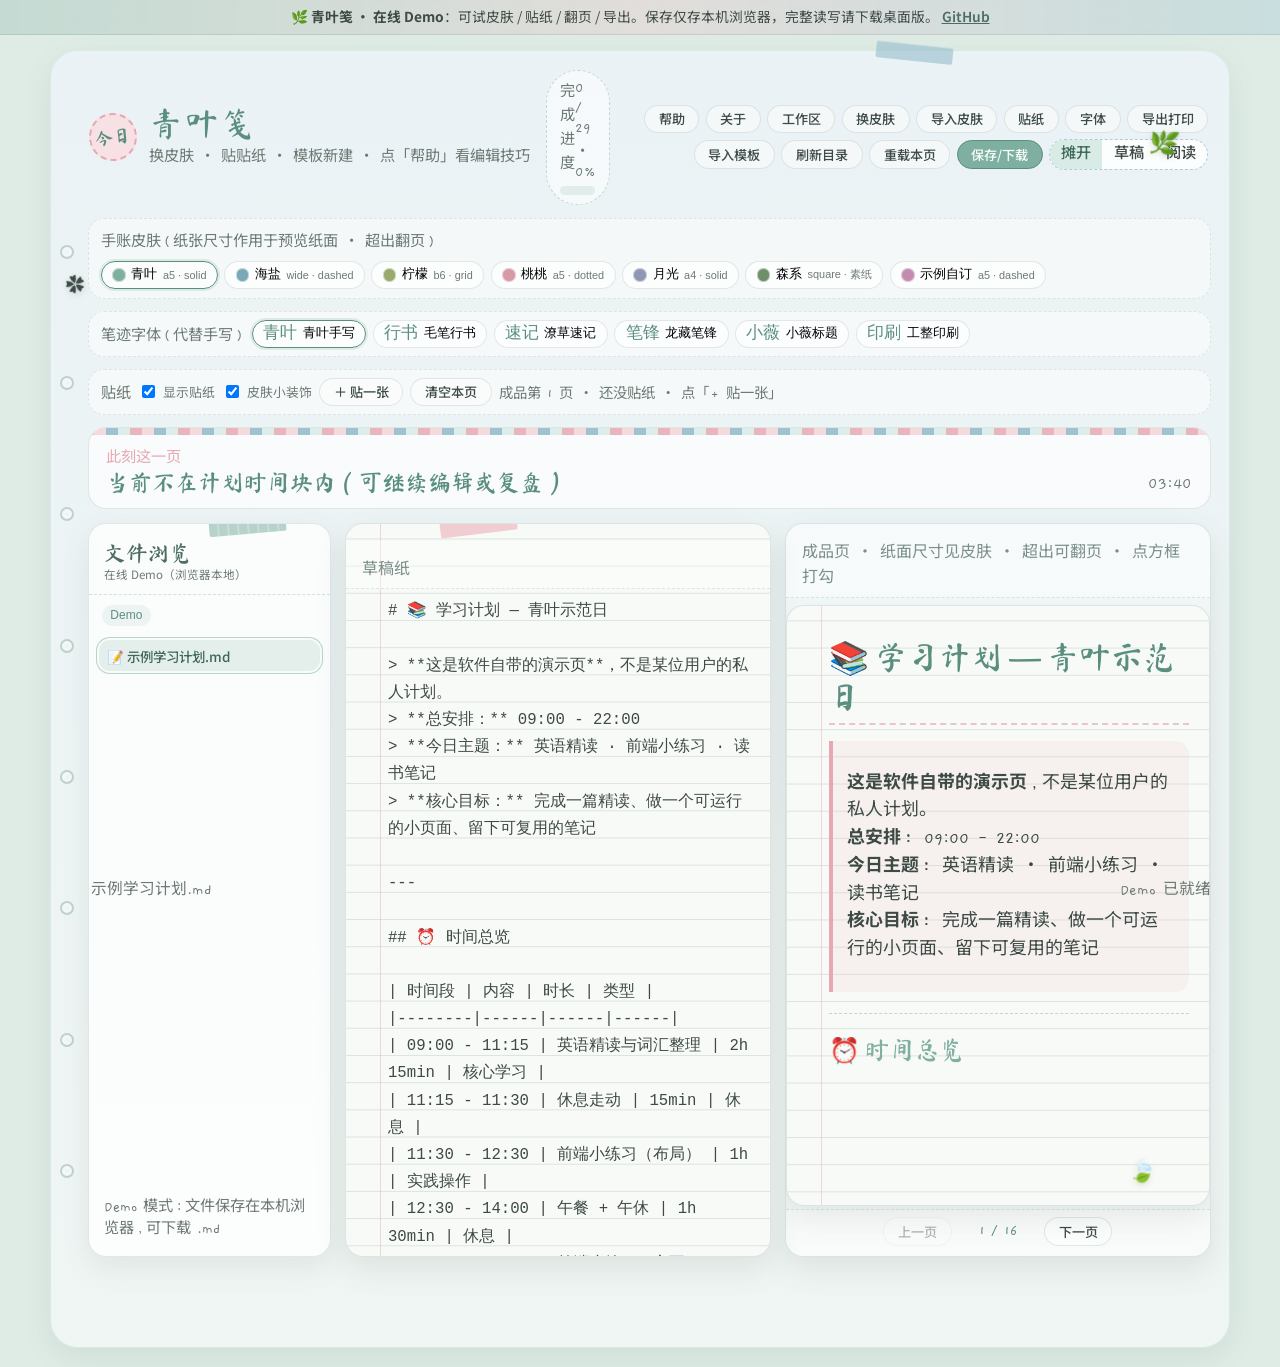
==== docs/index.html @ 1e33e99b "Add GitHub Pages static demo" ====
<!DOCTYPE html>
<html lang="zh-CN" data-demo="1" data-asset-base="./">
<head>
  <meta charset="UTF-8" />
  <meta name="viewport" content="width=device-width, initial-scale=1" />
  <title>青叶笺 · 在线 Demo</title>
  <link rel="preconnect" href="https://fonts.googleapis.com" />
  <link rel="preconnect" href="https://fonts.gstatic.com" crossorigin />
  <link href="https://fonts.googleapis.com/css2?family=Gaegu:wght@400;700&family=Liu+Jian+Mao+Cao&family=Long+Cang&family=Ma+Shan+Zheng&family=Noto+Sans+SC:wght@400;500;700&family=ZCOOL+XiaoWei&family=Zhi+Mang+Xing&display=swap" rel="stylesheet" />
  <link rel="stylesheet" href="styles.css" />
  <script defer src="marked.min.js"></script>
  <script defer src="app.js"></script>
</head>
<body data-theme="qingye">
  <div class="demo-banner" id="demoBanner" hidden>
    正在打开在线 Demo…
  </div>
  <div class="desk" aria-hidden="true">
    <div class="desk-wash"></div>
    <div class="desk-dots"></div>
    <div class="petal p1"></div>
    <div class="petal p2"></div>
    <div class="petal p3"></div>
  </div>

  <div class="notebook">
    <div class="spiral" aria-hidden="true">
      <span></span><span></span><span></span><span></span><span></span><span></span><span></span><span></span>
    </div>
    <div class="skin-decor-layer" id="skinDecorLayer" aria-hidden="true"></div>

    <header class="topbar">
      <div class="brand">
        <div class="brand-stamp" id="brandStamp">今日</div>
        <div class="brand-text">
          <h1 class="brand-mark" id="brandMark">青叶笺</h1>
          <p class="brand-sub">换皮肤 · 贴贴纸 · 模板新建 · 点「帮助」看编辑技巧</p>
        </div>
      </div>

      <div class="progress-wrap" title="勾选进度">
        <div class="progress-meta">
          <span>完成进度</span>
          <span><span id="progressLabel">0 / 0</span> · <span id="progressPct">0%</span></span>
        </div>
        <div class="progress-track">
          <div class="progress-fill" id="progressFill"></div>
        </div>
      </div>

      <div class="actions">
        <button type="button" class="btn soft" id="btnHelp" title="打开编辑技巧帮助">帮助</button>
        <button type="button" class="btn soft" id="btnQuitApp" title="退出本地程序（关闭后台服务）">退出</button>
        <button type="button" class="btn soft" id="btnWorkspace" title="点选或浏览选择工作区文件夹">工作区</button>
        <button type="button" class="btn soft" id="btnThemes" title="切换手账皮肤（纸张/横线/贴纸）">换皮肤</button>
        <button type="button" class="btn soft" id="btnImportSkin" title="导入自定义皮肤 JSON">导入皮肤</button>
        <button type="button" class="btn soft" id="btnStickers" title="开关贴纸、添加可写内容的贴纸">贴纸</button>
        <button type="button" class="btn soft" id="btnFonts" title="切换手写 / 印刷字体">字体</button>
        <button type="button" class="btn soft" id="btnExportPrint" title="按成品纸面导出打印 / 另存 PDF">导出打印</button>
        <button type="button" class="btn soft" id="btnTemplates" title="从 templates 复制一份新计划">导入模板</button>
        <button type="button" class="btn soft" id="btnReloadList">刷新目录</button>
        <button type="button" class="btn soft" id="btnReloadFile">重载本页</button>
        <button type="button" class="btn primary" id="btnSave">贴好保存</button>
        <div class="seg" role="group" aria-label="视图">
          <button type="button" class="seg-btn active" data-view="split">摊开</button>
          <button type="button" class="seg-btn" data-view="edit">草稿</button>
          <button type="button" class="seg-btn" data-view="preview">阅读</button>
        </div>
      </div>
    </header>

    <section class="theme-rail" id="themeRail" aria-label="手账皮肤">
      <div class="theme-rail-label">手账皮肤（纸张尺寸作用于预览纸面 · 超出翻页）</div>
      <div class="theme-chips" id="themeChips"></div>
    </section>

    <section class="font-rail" id="fontRail" aria-label="笔迹字体">
      <div class="theme-rail-label">笔迹字体（代替手写）</div>
      <div class="theme-chips" id="fontChips"></div>
    </section>

    <section class="sticker-rail" id="stickerRail" aria-label="贴纸工具">
      <div class="theme-rail-label">贴纸</div>
      <label class="sticker-toggle">
        <input type="checkbox" id="chkStickersEnabled" checked />
        <span>显示贴纸</span>
      </label>
      <label class="sticker-toggle">
        <input type="checkbox" id="chkSkinDecor" checked />
        <span>皮肤小装饰</span>
      </label>
      <button type="button" class="btn soft" id="btnAddSticker">＋ 贴一张</button>
      <button type="button" class="btn soft" id="btnClearStickers" title="清空本页用户贴纸">清空本页</button>
      <span class="sticker-hint" id="stickerHint">贴纸贴在成品页 · 随翻页 · 拖动 / 双击 / 翘边撕掉</span>
    </section>

    <aside class="nowbar" id="nowBar">
      <div class="washi washi-a" aria-hidden="true"></div>
      <div class="now-kicker">此刻这一页</div>
      <div class="now-title" id="nowTitle">还没对上正在进行的时间块</div>
      <div class="now-time" id="nowTime"></div>
    </aside>

    <div class="layout">
      <aside class="files sticker-card" aria-label="工作区 Markdown">
        <div class="tape tape-green" aria-hidden="true"></div>
        <div class="files-head">
          <div class="files-title">文件浏览</div>
          <div class="files-path" id="folderPath">工作区</div>
        </div>
        <ul class="file-list" id="fileList"></ul>
        <p class="files-hint" id="filesHint">可进入子文件夹，打开任意 .md</p>
      </aside>

      <main class="workspace view-split" id="workspace">
        <section class="pane editor-pane paper-pane" aria-label="Markdown 编辑">
          <div class="tape tape-pink" aria-hidden="true"></div>
          <label class="pane-label" for="editor">草稿纸</label>
          <textarea id="editor" spellcheck="false" placeholder="从左边抽出一页，或点「导入模板」…"></textarea>
        </section>
        <section class="pane preview-pane" aria-label="预览">
          <div class="tape tape-sky" aria-hidden="true"></div>
          <div class="pane-label">成品页 · 纸面尺寸见皮肤 · 超出可翻页 · 点方框打勾</div>
          <div class="page-stage paper-pane" id="pageStage">
            <article class="preview markdown-body page-sheet" id="preview"></article>
            <div class="sticker-layer" id="stickerLayer" aria-hidden="true"></div>
          </div>
          <nav class="page-nav" id="pageNav" aria-label="预览翻页">
            <button type="button" class="btn soft page-nav-btn" id="btnPagePrev" title="上一页">上一页</button>
            <span class="page-indicator" id="pageIndicator">1 / 1</span>
            <button type="button" class="btn soft page-nav-btn" id="btnPageNext" title="下一页">下一页</button>
          </nav>
        </section>
      </main>
    </div>

    <footer class="status">
      <span id="fileName">还没有抽出一页</span>
      <span id="saveState">准备好了</span>
    </footer>
  </div>

  <dialog class="modal help-modal" id="helpModal">
    <div class="modal-card help-modal-card">
      <div class="modal-head">
        <div>
          <h2 class="modal-title">编辑技巧</h2>
          <p class="modal-desc">分页、勾选、贴纸、皮肤与导出等写法都在这里。文档在程序目录 <code>help/</code>。</p>
        </div>
        <button type="button" class="btn soft" id="btnHelpClose">关闭</button>
      </div>
      <article class="help-body markdown-body" id="helpBody" aria-live="polite">
        <p class="help-loading">正在打开帮助…</p>
      </article>
      <p class="modal-status" id="helpStatus"></p>
    </div>
  </dialog>

  <dialog class="modal" id="workspaceModal">
    <div class="modal-card">
      <div class="modal-head">
        <div>
          <h2 class="modal-title">选择工作区</h2>
          <p class="modal-desc">工作区内的文件夹和 .md 都能浏览。点常用位置，或打开系统文件夹窗口。</p>
        </div>
        <button type="button" class="btn soft" id="btnWorkspaceClose">关闭</button>
      </div>
      <p class="workspace-current">当前：<strong id="workspaceCurrentPath">-</strong></p>
      <div class="workspace-actions">
        <button type="button" class="btn primary" id="btnWorkspaceBrowse">浏览文件夹…</button>
        <button type="button" class="btn soft" id="btnWorkspaceRefresh">刷新列表</button>
      </div>
      <div class="workspace-grid" id="workspaceGrid"></div>
      <p class="modal-status" id="workspaceStatus"></p>
      <p class="modal-foot">也可以继续手动粘贴路径（高级）：</p>
      <div class="import-row">
        <label class="import-label" for="workspaceManual">路径</label>
        <input class="import-input" id="workspaceManual" type="text" placeholder="例如 D:\document" />
        <button type="button" class="btn soft" id="btnWorkspaceManual">使用此路径</button>
      </div>
    </div>
  </dialog>

  <dialog class="modal" id="templateModal">
    <div class="modal-card" id="templateForm">
      <div class="modal-head">
        <div>
          <h2 class="modal-title">导入手账模板</h2>
          <p class="modal-desc">
            先点选一个模板，再点「导入」。文件会保存到左侧正在浏览的文件夹。
            模板原件在程序目录 <code>templates</code>。
          </p>
        </div>
        <button type="button" class="btn soft" id="btnTemplateClose">关闭</button>
      </div>
      <div class="template-grid" id="templateGrid"></div>
      <div class="import-row">
        <label class="import-label" for="importName">保存为</label>
        <input class="import-input" id="importName" type="text" placeholder="例如：学习计划2026-08-10.md" />
        <button type="button" class="btn primary" id="btnImportConfirm">导入并打开</button>
      </div>
      <p class="modal-status" id="templateStatus"></p>
      <p class="modal-foot" id="templateHint">把新的 .md 放进 templates 后，点刷新或重新打开此面板即可看到。</p>
    </div>
  </dialog>

  <dialog class="modal" id="skinModal">
    <div class="modal-card">
      <div class="modal-head">
        <div>
          <h2 class="modal-title">导入皮肤</h2>
          <p class="modal-desc">
            粘贴皮肤 JSON，或选择 <code>.json</code> 文件。可设计纸张大小、横线、边线、装饰。
            说明见程序目录 <code>skins/README.txt</code>。
          </p>
        </div>
        <button type="button" class="btn soft" id="btnSkinClose">关闭</button>
      </div>
      <div class="import-row">
        <label class="import-label" for="skinFile">文件</label>
        <input class="import-input" id="skinFile" type="file" accept="application/json,.json" />
      </div>
      <label class="import-label" for="skinJson">皮肤 JSON</label>
      <textarea class="skin-json" id="skinJson" spellcheck="false" placeholder='{ "id": "my-skin", "name": "我的皮肤", "colors": { "sage": "#7fafa0" }, "paper": { "size": "a5", "lines": { "style": "dashed" } } }'></textarea>
      <div class="import-row">
        <label class="import-check"><input type="checkbox" id="skinOverwrite" /> 覆盖同名皮肤</label>
        <button type="button" class="btn soft" id="btnSkinLoadExample">填入示例</button>
        <button type="button" class="btn primary" id="btnSkinImport">保存并应用</button>
      </div>
      <p class="modal-status" id="skinStatus"></p>
      <p class="modal-foot">内置预设不会被覆盖；自定义皮肤写入 <code>skins/</code>。</p>
    </div>
  </dialog>

  <dialog class="modal" id="exportModal">
    <div class="modal-card">
      <div class="modal-head">
        <div>
          <h2 class="modal-title">导出成品页</h2>
          <p class="modal-desc">按当前成品页原样导出（版式、横线、比例一致）。可选择是否带贴纸。</p>
        </div>
        <button type="button" class="btn soft" id="btnExportClose">关闭</button>
      </div>
      <p class="modal-status" id="exportStatus"></p>
      <div class="import-row export-actions">
        <button type="button" class="btn primary" id="btnExportWithStickers">带贴纸导出</button>
        <button type="button" class="btn soft" id="btnExportPlain">不带贴纸导出</button>
      </div>
      <p class="modal-foot">将打开打印页，可「另存为 PDF」或下载 HTML。</p>
    </div>
  </dialog>

  <dialog class="modal" id="stickerModal">
    <div class="modal-card sticker-modal-card">
      <div class="modal-head">
        <div>
          <h2 class="modal-title" id="stickerModalTitle">贴一张贴纸</h2>
          <p class="modal-desc">选形状、写内容，贴到手账上。可拖动调整位置，带轻微倾斜的粘贴感。</p>
        </div>
        <button type="button" class="btn soft" id="btnStickerClose">关闭</button>
      </div>

      <div class="sticker-form">
        <div class="sticker-form-main">
          <label class="import-label" for="stickerText">贴纸文字</label>
          <textarea class="sticker-text-input" id="stickerText" maxlength="80" placeholder="例如：今天重点 · 别忘了复盘"></textarea>

          <div class="sticker-shape-label">形状</div>
          <div class="shape-grid" id="shapeGrid" role="listbox" aria-label="贴纸形状"></div>

          <div class="sticker-color-label">底色</div>
          <div class="color-grid" id="stickerColorGrid"></div>

          <div class="sticker-sliders">
            <label>倾斜 <input type="range" id="stickerRotate" min="-18" max="18" value="-4" /> <span id="stickerRotateVal">-4°</span></label>
            <label>大小 <input type="range" id="stickerSize" min="88" max="200" value="128" /> <span id="stickerSizeVal">128</span></label>
          </div>
        </div>
        <div class="sticker-preview-wrap">
          <div class="sticker-preview-label">预览</div>
          <div class="sticker-preview-stage">
            <div class="user-sticker shape-note" id="stickerPreview">
              <div class="sticker-face"><div class="sticker-text" id="stickerPreviewText">贴纸</div></div>
            </div>
          </div>
        </div>
      </div>

      <div class="import-row">
        <button type="button" class="btn soft" id="btnStickerDelete" hidden>撕掉这张</button>
        <button type="button" class="btn primary" id="btnStickerSave">贴上去</button>
      </div>
      <p class="modal-status" id="stickerModalStatus"></p>
    </div>
  </dialog>
</body>
</html>
---- docs/styles.css ----
:root {
  --ink: #3d4a45;
  --ink-soft: #6d7a74;
  --paper: #f8faf7;
  --paper-line: rgba(120, 150, 140, 0.22);
  --sage: #7fafa0;
  --sage-deep: #5a8f7f;
  --blush: #e7a8b2;
  --sky: #8eb8c9;
  --lemon: #e6d39a;
  --panel: rgba(255, 255, 255, 0.72);
  --line: rgba(90, 120, 110, 0.16);
  --shadow: 0 10px 28px rgba(70, 95, 85, 0.1);
  --radius: 22px;
  --font-hand: "Ma Shan Zheng", "Liu Jian Mao Cao", cursive;
  --font-cute: "Gaegu", "Noto Sans SC", sans-serif;
  --font-ui: "Noto Sans SC", "PingFang SC", sans-serif;
  --font-read: "Gaegu", "Noto Sans SC", sans-serif;
  /* skin-driven layout / paper */
  --sidebar-width: 15.2rem;
  --notebook-max: 1180px;
  --content-gap: 0.9rem;
  --paper-min-h: 68vh;
  --paper-radius: 18px;
  --paper-shadow: 0 12px 30px rgba(70, 95, 85, 0.12);
  --paper-pane-max: none;
  --page-aspect: auto;
  --page-max-h: min(78vh, 900px);
  --line-gap: 1.7rem;
  --line-color: rgba(120, 150, 140, 0.22);
  --line-offset: 2.6rem;
  --margin-left: 2.1rem;
  --margin-color: rgba(231, 168, 178, 0.45);
}

* { box-sizing: border-box; }

.demo-banner {
  position: sticky;
  top: 0;
  z-index: 40;
  padding: 0.45rem 0.9rem;
  text-align: center;
  font-size: 0.86rem;
  line-height: 1.45;
  color: #3d4a45;
  background: linear-gradient(90deg, rgba(127, 175, 160, 0.28), rgba(231, 168, 178, 0.22), rgba(142, 184, 201, 0.28));
  border-bottom: 1px solid rgba(90, 120, 110, 0.18);
  backdrop-filter: blur(6px);
}

.demo-banner a {
  color: #4d6d63;
  font-weight: 600;
}

html, body {
  margin: 0;
  min-height: 100%;
  color: var(--ink);
  font-family: var(--font-ui);
  background: #dfece6;
}

/* ---- desk atmosphere ---- */
.desk {
  position: fixed;
  inset: 0;
  z-index: -1;
  overflow: hidden;
}

.desk-wash {
  position: absolute;
  inset: 0;
  background:
    radial-gradient(800px 420px at 8% 0%, rgba(142, 184, 201, 0.35), transparent 60%),
    radial-gradient(700px 380px at 92% 8%, rgba(231, 168, 178, 0.28), transparent 55%),
    radial-gradient(600px 360px at 50% 100%, rgba(127, 175, 160, 0.25), transparent 60%),
    linear-gradient(165deg, #e7f2ec 0%, #eef4f1 40%, #e4ebe6 100%);
}

.desk-dots {
  position: absolute;
  inset: 0;
  opacity: 0.28;
  background-image: radial-gradient(rgba(90, 120, 110, 0.22) 1px, transparent 1px);
  background-size: 18px 18px;
  animation: drift 28s linear infinite;
}

.petal {
  position: absolute;
  width: 18px;
  height: 28px;
  border-radius: 70% 70% 65% 65%;
  opacity: 0.45;
  filter: blur(0.2px);
  animation: floaty 9s ease-in-out infinite;
}

.p1 { left: 8%; top: 18%; background: #e7a8b2; animation-delay: 0s; }
.p2 { right: 12%; top: 28%; background: #8eb8c9; width: 14px; height: 22px; animation-delay: 1.4s; }
.p3 { left: 22%; bottom: 16%; background: #7fafa0; width: 16px; height: 24px; animation-delay: 2.2s; }

@keyframes drift {
  from { transform: translateY(0); }
  to { transform: translateY(-18px); }
}

@keyframes floaty {
  0%, 100% { transform: translateY(0) rotate(-8deg); }
  50% { transform: translateY(-14px) rotate(10deg); }
}

@keyframes tape-in {
  from { opacity: 0; transform: translateY(-8px) rotate(-2deg); }
  to { opacity: 1; transform: translateY(0) rotate(var(--tape-rot, -4deg)); }
}

/* ---- notebook shell ---- */
.notebook {
  width: min(var(--notebook-max), calc(100% - 1.5rem));
  margin: 0.9rem auto 1.2rem;
  padding: 0.85rem 0.95rem 2.8rem;
  border-radius: 28px;
  background:
    linear-gradient(
      180deg,
      color-mix(in srgb, var(--sky) 18%, white),
      color-mix(in srgb, var(--sage) 12%, white)
    );
  border: 1px solid color-mix(in srgb, var(--sage) 28%, white);
  box-shadow: var(--shadow);
  position: relative;
  transition: background 0.35s ease, border-color 0.35s ease, width 0.35s ease;
}

.skin-decor-layer {
  position: absolute;
  inset: 0;
  z-index: 5;
  overflow: hidden;
  pointer-events: none;
}

/* Stickers live on the finished preview page (page-stage), not the whole notebook */
.page-stage .sticker-layer {
  position: absolute;
  inset: 0;
  z-index: 8;
  overflow: hidden;
  pointer-events: none;
}

.page-stage .sticker-layer.is-active {
  pointer-events: none; /* only stickers themselves receive events */
}

.skin-decor {
  position: absolute;
  line-height: 1;
  filter: drop-shadow(0 2px 3px rgba(40, 55, 50, 0.16));
  animation: sticker-pop 0.5s cubic-bezier(0.2, 1.2, 0.4, 1) both;
  user-select: none;
  opacity: var(--sticker-opacity, 0.9);
  transform: rotate(var(--sticker-rot, 0deg));
  pointer-events: none;
}

/* User stickers — die-cut paste look */
.user-sticker {
  --sticker-bg: #fff8f4;
  --sticker-ink: #4a3d42;
  --sticker-rot: -4deg;
  position: absolute;
  width: var(--sticker-w, 128px);
  min-height: 3.2rem;
  color: var(--sticker-ink);
  cursor: grab;
  pointer-events: auto;
  z-index: 6;
  transform: translate(-50%, -50%) rotate(var(--sticker-rot)) scale(var(--sticker-scale, 1));
  transform-origin: center center;
  animation: sticker-pop 0.45s cubic-bezier(0.2, 1.15, 0.35, 1) both;
  touch-action: none;
  user-select: none;
}

.user-sticker:active { cursor: grabbing; }

.user-sticker.is-dragging {
  z-index: 12;
  --sticker-scale: 1.04;
  transition: none;
}

.user-sticker .sticker-face {
  position: relative;
  width: 100%;
  min-height: 3.2rem;
  padding: 0.7rem 0.8rem;
  display: grid;
  place-items: center;
  text-align: center;
  background:
    radial-gradient(120% 80% at 20% 0%, rgba(255, 255, 255, 0.75), transparent 55%),
    radial-gradient(90% 70% at 90% 100%, rgba(0, 0, 0, 0.04), transparent 50%),
    var(--sticker-bg);
  color: var(--sticker-ink);
  border: 2px solid rgba(255, 255, 255, 0.92);
  box-shadow:
    0 1px 0 rgba(255, 255, 255, 0.85) inset,
    0 10px 18px rgba(55, 70, 65, 0.16),
    0 2px 4px rgba(55, 70, 65, 0.1);
  font-family: var(--font-cute);
  font-size: 0.98rem;
  line-height: 1.25;
  word-break: break-word;
}

.user-sticker .sticker-face::after {
  /* cut-corner notch under the peel */
  content: "";
  position: absolute;
  right: -1px;
  top: -1px;
  width: 1.35rem;
  height: 1.35rem;
  background: linear-gradient(225deg, rgba(0, 0, 0, 0.06) 0 46%, transparent 48%);
  pointer-events: none;
  z-index: 1;
}

.user-sticker .sticker-text {
  max-width: 100%;
  white-space: pre-wrap;
}

/* Always-visible peeled corner — tear-off affordance */
.user-sticker .sticker-peel {
  position: absolute;
  top: -0.2rem;
  right: -0.2rem;
  width: 1.85rem;
  height: 1.85rem;
  border: 0;
  padding: 0;
  background: transparent;
  cursor: pointer;
  z-index: 4;
  overflow: visible;
}

.user-sticker .sticker-peel-fold {
  position: absolute;
  top: 0;
  right: 0;
  width: 1.55rem;
  height: 1.55rem;
  clip-path: polygon(100% 0, 0 0, 100% 100%);
  background:
    linear-gradient(
      225deg,
      #fffefb 0%,
      color-mix(in srgb, var(--sticker-bg) 55%, #fff) 38%,
      color-mix(in srgb, var(--sticker-bg) 70%, #d8cfc4) 72%,
      #cbbfb0 100%
    );
  box-shadow:
    -2px 3px 5px rgba(40, 45, 40, 0.18),
    -1px 1px 0 rgba(255, 255, 255, 0.55) inset;
  transform-origin: top right;
  transform: perspective(48px) rotateX(10deg) rotateZ(-3deg);
  transition: transform 0.22s ease, box-shadow 0.22s ease, filter 0.22s ease;
  filter: drop-shadow(-1px 2px 2px rgba(0, 0, 0, 0.1));
}

.user-sticker .sticker-peel-fold::before {
  /* crease line */
  content: "";
  position: absolute;
  inset: 0;
  background: linear-gradient(
    225deg,
    transparent 42%,
    rgba(80, 60, 50, 0.18) 49%,
    transparent 56%
  );
  pointer-events: none;
}

.user-sticker .sticker-peel .sticker-x {
  display: none;
}

.user-sticker:hover .sticker-peel-fold,
.user-sticker.is-selected .sticker-peel-fold,
.user-sticker .sticker-peel:hover .sticker-peel-fold {
  transform: perspective(48px) rotateX(22deg) rotateZ(-7deg) translate(-2px, 2px);
  box-shadow:
    -4px 6px 10px rgba(40, 45, 40, 0.22),
    -1px 1px 0 rgba(255, 255, 255, 0.65) inset;
}

.user-sticker .sticker-peel:focus-visible {
  outline: 2px solid var(--sage);
  outline-offset: 2px;
  border-radius: 4px;
}

body.stickers-off .page-stage .sticker-layer,
body.skin-decor-off .skin-decor-layer {
  display: none;
}

/* shapes */
.user-sticker.shape-note .sticker-face { border-radius: 14px; }
.user-sticker.shape-round .sticker-face {
  border-radius: 50%;
  aspect-ratio: 1;
  min-height: 0;
  padding: 1rem;
}
.user-sticker.shape-oval .sticker-face {
  border-radius: 50%;
  aspect-ratio: 1.45 / 1;
  min-height: 0;
  padding: 0.85rem 1.1rem;
}
.user-sticker.shape-washi .sticker-face {
  border-radius: 3px;
  min-height: 2.4rem;
  padding: 0.45rem 0.9rem;
  border-style: dashed;
  border-width: 1.5px;
  border-color: color-mix(in srgb, var(--sticker-ink) 22%, white);
  opacity: 0.95;
  background:
    repeating-linear-gradient(
      90deg,
      transparent 0 7px,
      rgba(255, 255, 255, 0.22) 7px 9px
    ),
    color-mix(in srgb, var(--sticker-bg) 82%, transparent);
  box-shadow: 0 4px 10px rgba(55, 70, 65, 0.12);
}
.user-sticker.shape-ticket .sticker-face {
  border-radius: 6px;
  background-image:
    radial-gradient(circle at left center, transparent 6px, var(--sticker-bg) 6.5px),
    radial-gradient(circle at right center, transparent 6px, var(--sticker-bg) 6.5px);
  background-color: var(--sticker-bg);
  border: 1.5px dashed color-mix(in srgb, var(--sticker-ink) 25%, white);
}
.user-sticker.shape-heart .sticker-face {
  border: 0;
  padding: 1.4rem 1rem 1.15rem;
  aspect-ratio: 1.05;
  min-height: 0;
  border-radius: 55% 55% 48% 48% / 48% 48% 62% 62%;
  box-shadow:
    0 1px 0 rgba(255, 255, 255, 0.8) inset,
    0 10px 16px rgba(55, 70, 65, 0.15);
}
.user-sticker.shape-cloud .sticker-face {
  border-radius: 40% 45% 40% 42% / 55% 50% 55% 48%;
  padding: 1rem 1.15rem;
}

@keyframes sticker-pop {
  from {
    opacity: 0;
    transform: translate(-50%, -50%) scale(0.7) rotate(calc(var(--sticker-rot) - 8deg));
  }
  to {
    opacity: 1;
    transform: translate(-50%, -50%) scale(var(--sticker-scale, 1)) rotate(var(--sticker-rot));
  }
}

.font-rail,
.sticker-rail {
  margin: 0 0.2rem 0.75rem 1.35rem;
  padding: 0.5rem 0.75rem;
  border-radius: 16px;
  background: rgba(255, 255, 255, 0.5);
  border: 1px dashed var(--line);
  display: flex;
  flex-wrap: wrap;
  gap: 0.45rem;
  align-items: center;
}

.font-rail.pulse {
  border-color: var(--sky);
  box-shadow: 0 0 0 3px rgba(142, 184, 201, 0.28);
}

.sticker-rail.pulse {
  border-color: var(--blush);
  box-shadow: 0 0 0 3px rgba(231, 168, 178, 0.25);
}

.font-chip .font-sample {
  font-size: 1.05rem;
  line-height: 1;
  color: var(--sage-deep);
}

.sticker-toggle {
  display: inline-flex;
  align-items: center;
  gap: 0.3rem;
  font-size: 0.8rem;
  color: var(--ink-soft);
  cursor: pointer;
}

.sticker-hint {
  font-family: var(--font-cute);
  font-size: 0.9rem;
  color: var(--ink-soft);
}

.sticker-form {
  display: grid;
  grid-template-columns: 1.3fr 0.9fr;
  gap: 1rem;
  margin-bottom: 0.75rem;
}

.sticker-text-input {
  width: 100%;
  min-height: 5rem;
  margin: 0.25rem 0 0.75rem;
  padding: 0.65rem 0.75rem;
  border-radius: 12px;
  border: 1px solid var(--line);
  background: rgba(255, 255, 255, 0.9);
  font-family: var(--font-cute);
  font-size: 1.05rem;
  color: var(--ink);
  resize: vertical;
}

.sticker-shape-label,
.sticker-color-label,
.sticker-preview-label {
  font-size: 0.78rem;
  color: var(--ink-soft);
  margin-bottom: 0.35rem;
}

.shape-grid,
.color-grid {
  display: flex;
  flex-wrap: wrap;
  gap: 0.4rem;
  margin-bottom: 0.75rem;
}

.shape-btn {
  border: 1px solid var(--line);
  background: rgba(255, 255, 255, 0.85);
  border-radius: 12px;
  padding: 0.4rem 0.55rem;
  font-size: 0.78rem;
  cursor: pointer;
  color: var(--ink);
}

.shape-btn.active {
  border-color: var(--sage-deep);
  box-shadow: 0 0 0 2px rgba(127, 175, 160, 0.22);
}

.color-dot {
  width: 1.45rem;
  height: 1.45rem;
  border-radius: 50%;
  border: 2px solid rgba(255, 255, 255, 0.9);
  box-shadow: 0 0 0 1px var(--line);
  cursor: pointer;
  padding: 0;
}

.color-dot.active {
  box-shadow: 0 0 0 2px var(--sage-deep);
}

.sticker-sliders {
  display: grid;
  gap: 0.45rem;
  font-size: 0.8rem;
  color: var(--ink-soft);
}

.sticker-sliders label {
  display: grid;
  grid-template-columns: 2.5rem 1fr 2.2rem;
  gap: 0.4rem;
  align-items: center;
}

.sticker-preview-stage {
  min-height: 12rem;
  border-radius: 16px;
  background:
    linear-gradient(var(--line-color, rgba(120, 150, 140, 0.18)) 1px, transparent 1px) 0 1.2rem / 100% 1.5rem,
    #f7faf7;
  border: 1px dashed var(--line);
  position: relative;
  overflow: hidden;
}

.sticker-preview-stage .user-sticker {
  left: 50%;
  top: 50%;
  cursor: default;
  animation: none;
}

.sticker-preview-stage .user-sticker .sticker-peel { display: none !important; }

@media (max-width: 720px) {
  .sticker-form { grid-template-columns: 1fr; }
}

body.skin-hide-spiral .spiral { display: none; }
body.skin-hide-tape .tape { display: none; }
body.skin-hide-petals .petal { display: none; }

.spiral {
  position: absolute;
  left: 0.55rem;
  top: 4.8rem;
  bottom: 3.2rem;
  width: 18px;
  display: flex;
  flex-direction: column;
  justify-content: space-evenly;
  pointer-events: none;
  opacity: 0.55;
}

.spiral span {
  width: 14px;
  height: 14px;
  border: 2px solid #9bb7ad;
  border-radius: 50%;
  background: #eef6f2;
  box-shadow: inset 0 0 0 3px rgba(255, 255, 255, 0.7);
}

/* ---- top ---- */
.topbar {
  display: grid;
  grid-template-columns: auto 1fr auto;
  gap: 1rem;
  align-items: center;
  padding: 0.35rem 0.35rem 0.85rem 1.4rem;
}

.brand {
  display: flex;
  align-items: center;
  gap: 0.75rem;
  min-width: 9rem;
}

.brand-stamp {
  width: 3rem;
  height: 3rem;
  border-radius: 50%;
  border: 2px dashed var(--blush);
  color: var(--sage-deep);
  display: grid;
  place-items: center;
  font-family: var(--font-hand);
  font-size: 1.15rem;
  transform: rotate(-8deg);
  background: color-mix(in srgb, var(--blush) 35%, white);
  transition: background 0.25s ease, border-color 0.25s ease, color 0.25s ease;
}

.brand-mark {
  margin: 0;
  font-family: var(--font-hand);
  font-weight: 400;
  font-size: 2.1rem;
  letter-spacing: 0.06em;
  color: var(--sage-deep);
  line-height: 1;
  transition: color 0.25s ease;
}

.brand-sub {
  margin: 0.15rem 0 0;
  font-family: var(--font-cute);
  font-size: 0.95rem;
  color: var(--ink-soft);
}

.progress-wrap {
  max-width: 22rem;
  width: 100%;
  justify-self: center;
  background: rgba(255, 255, 255, 0.55);
  border: 1px dashed rgba(127, 175, 160, 0.45);
  border-radius: 999px;
  padding: 0.45rem 0.85rem 0.55rem;
}

.progress-meta {
  display: flex;
  justify-content: space-between;
  font-family: var(--font-cute);
  font-size: 0.95rem;
  color: var(--ink-soft);
  margin-bottom: 0.25rem;
}

.progress-track {
  height: 0.55rem;
  border-radius: 999px;
  background: rgba(127, 175, 160, 0.18);
  overflow: hidden;
}

.progress-fill {
  height: 100%;
  width: 0%;
  background: linear-gradient(90deg, var(--sage), var(--sky));
  transition: width 0.35s ease;
}

.actions {
  display: flex;
  flex-wrap: wrap;
  gap: 0.4rem;
  align-items: center;
  justify-content: flex-end;
}

.btn, .seg-btn {
  border: 1px solid var(--line);
  background: rgba(255, 255, 255, 0.7);
  color: var(--ink);
  border-radius: 999px;
  padding: 0.42rem 0.85rem;
  font: 500 0.82rem/1 var(--font-ui);
  cursor: pointer;
  transition: transform 0.15s ease, background 0.15s ease;
}

.btn:hover, .seg-btn:hover {
  transform: translateY(-1px) rotate(-0.4deg);
  background: #fff;
}

.btn.soft {
  background: rgba(255, 255, 255, 0.45);
}

.btn.primary {
  background: var(--sage);
  border-color: var(--sage-deep);
  color: #f7fffb;
}

.btn.primary:hover {
  background: var(--sage-deep);
}

.seg {
  display: inline-flex;
  border: 1px dashed rgba(142, 184, 201, 0.7);
  border-radius: 999px;
  overflow: hidden;
  background: rgba(255, 255, 255, 0.5);
}

.seg-btn {
  border: 0;
  border-radius: 0;
  padding: 0.42rem 0.7rem;
  font-family: var(--font-cute);
  font-size: 0.95rem;
}

.seg-btn.active {
  background: #d8ebe4;
  color: #3f675c;
}

/* ---- now strip ---- */
.nowbar {
  margin: 0 0.2rem 0 1.35rem;
  padding: 0.85rem 1.1rem;
  border-radius: 18px;
  background: rgba(255, 255, 255, 0.66);
  border: 1px solid var(--line);
  position: relative;
  display: grid;
  grid-template-columns: 1fr auto;
  gap: 0.2rem 1rem;
  overflow: hidden;
}

.washi {
  position: absolute;
  left: -0.4rem;
  right: -0.4rem;
  top: 0;
  height: 0.42rem;
  opacity: 0.85;
}

.washi-a {
  background: repeating-linear-gradient(
    90deg,
    #e7a8b2 0 12px,
    #f3d3d8 12px 24px,
    #8eb8c9 24px 36px,
    #d8ebe4 36px 48px
  );
}

.now-kicker {
  grid-column: 1 / -1;
  margin-top: 0.15rem;
  font-family: var(--font-cute);
  font-size: 0.95rem;
  color: var(--blush);
}

.now-title {
  font-family: var(--font-hand);
  font-size: 1.45rem;
  color: var(--sage-deep);
  transition: color 0.25s ease;
}

.now-time {
  font-family: var(--font-cute);
  font-size: 1.05rem;
  color: var(--ink-soft);
  align-self: end;
}

/* ---- layout ---- */
.layout {
  display: grid;
  grid-template-columns: var(--sidebar-width) 1fr;
  gap: var(--content-gap);
  padding: 0.9rem 0.2rem 0 1.35rem;
  align-items: stretch;
}

.sticker-card,
.paper-pane {
  position: relative;
}

.tape {
  --tape-rot: -5deg;
  position: absolute;
  top: -0.45rem;
  left: 50%;
  width: 4.8rem;
  height: 1.05rem;
  transform: translateX(-50%) rotate(var(--tape-rot));
  border-radius: 2px;
  opacity: 0.82;
  z-index: 2;
  animation: tape-in 0.55s ease both;
  box-shadow: 0 1px 0 rgba(255, 255, 255, 0.35) inset;
}

.tape-green {
  background: rgba(127, 175, 160, 0.55);
  background-image: repeating-linear-gradient(
    90deg,
    transparent 0 8px,
    rgba(255, 255, 255, 0.25) 8px 10px
  );
}

.tape-pink {
  --tape-rot: -7deg;
  left: 22%;
  background: rgba(231, 168, 178, 0.55);
  animation-delay: 0.08s;
}

.tape-sky {
  --tape-rot: 6deg;
  left: 70%;
  background: rgba(142, 184, 201, 0.55);
  animation-delay: 0.16s;
}

.files {
  border-radius: var(--paper-radius, var(--radius));
  background: rgba(255, 255, 255, 0.78);
  border: 1px solid var(--line);
  box-shadow: var(--shadow);
  display: flex;
  flex-direction: column;
  min-height: var(--paper-min-h);
  overflow: hidden;
}

.files-head {
  padding: 1.1rem 0.95rem 0.7rem;
  border-bottom: 1px dashed rgba(127, 175, 160, 0.35);
}

.files-title {
  font-family: var(--font-hand);
  font-size: 1.35rem;
  color: #4d6d63;
}

.files-path {
  margin-top: 0.2rem;
  font-size: 0.72rem;
  color: var(--ink-soft);
  word-break: break-all;
  line-height: 1.35;
}

.file-list {
  list-style: none;
  margin: 0;
  padding: 0.45rem;
  overflow: auto;
  flex: 1;
}

.file-list li { margin: 0 0 0.25rem; }

.file-item {
  width: 100%;
  text-align: left;
  border: 1px solid transparent;
  background: transparent;
  border-radius: 14px;
  padding: 0.55rem 0.65rem;
  font: 500 0.84rem/1.35 var(--font-ui);
  color: var(--ink);
  cursor: pointer;
}

.file-item:hover {
  background: rgba(142, 184, 201, 0.14);
  border-color: rgba(142, 184, 201, 0.35);
}

.file-item.active {
  background: rgba(127, 175, 160, 0.18);
  border-color: rgba(127, 175, 160, 0.45);
  color: #3f675c;
  box-shadow: 0 0 0 2px rgba(255, 255, 255, 0.7) inset;
}

.file-empty,
.files-hint {
  margin: 0;
  padding: 0.75rem 0.95rem 1rem;
  font-family: var(--font-cute);
  font-size: 0.95rem;
  color: var(--ink-soft);
  line-height: 1.45;
}

.workspace {
  display: grid;
  gap: var(--content-gap);
  min-width: 0;
  min-height: var(--paper-min-h);
  justify-items: stretch;
}

.workspace.view-split { grid-template-columns: 1fr 1fr; }
.workspace.view-edit .preview-pane,
.workspace.view-preview .editor-pane { display: none; }
.workspace.view-edit,
.workspace.view-preview { grid-template-columns: 1fr; justify-items: center; }

.pane {
  min-height: var(--paper-min-h);
  width: 100%;
  max-width: var(--paper-pane-max);
  border-radius: var(--paper-radius, var(--radius));
  background: var(--paper);
  border: 1px solid var(--line);
  box-shadow: var(--paper-shadow, var(--shadow));
  overflow: hidden;
  display: flex;
  flex-direction: column;
  transition: max-width 0.35s ease, border-radius 0.35s ease, box-shadow 0.35s ease;
}

.preview-pane {
  max-width: none;
  background: rgba(255, 255, 255, 0.35);
  align-items: stretch;
}

.page-stage {
  position: relative;
  flex: 1 1 auto;
  min-height: 0;
  width: 100%;
  margin: 0 auto;
  overflow: hidden;
  display: flex;
  flex-direction: column;
}

.export-actions {
  justify-content: flex-start;
  margin-top: 0.5rem;
}

.page-sheet {
  flex: 1 1 auto;
  min-height: 0;
  height: 100%;
  overflow: hidden;
}

.page-nav {
  display: flex;
  align-items: center;
  justify-content: center;
  gap: 0.65rem;
  padding: 0.45rem 0.75rem 0.65rem;
  border-top: 1px dashed rgba(127, 175, 160, 0.28);
  background: rgba(255, 255, 255, 0.4);
}

.page-nav.is-single .page-nav-btn {
  opacity: 0.45;
}

.page-indicator {
  font-family: var(--font-cute);
  font-size: 0.95rem;
  color: var(--sage-deep);
  min-width: 4.5rem;
  text-align: center;
}

.page-nav-btn:disabled {
  opacity: 0.4;
  cursor: default;
}

.page-sheet.flip-next {
  animation: page-flip-next 0.36s ease;
}

.page-sheet.flip-prev {
  animation: page-flip-prev 0.36s ease;
}

@keyframes page-flip-next {
  0% {
    opacity: 0.35;
    transform: perspective(900px) rotateY(-14deg) translateX(12px);
    box-shadow: -8px 0 18px rgba(40, 55, 50, 0.12);
  }
  100% {
    opacity: 1;
    transform: none;
    box-shadow: none;
  }
}

@keyframes page-flip-prev {
  0% {
    opacity: 0.35;
    transform: perspective(900px) rotateY(14deg) translateX(-12px);
    box-shadow: 8px 0 18px rgba(40, 55, 50, 0.12);
  }
  100% {
    opacity: 1;
    transform: none;
    box-shadow: none;
  }
}

/* Ruled / dotted / grid paper — lines on ::before, margin on ::after */
.paper-pane {
  position: relative;
  background-color: var(--paper);
  background-image: none;
  isolation: isolate;
}

.paper-pane::before,
.paper-pane::after {
  content: "";
  position: absolute;
  inset: 0;
  z-index: 0;
  pointer-events: none;
}

.paper-pane::after {
  background-image: linear-gradient(
    90deg,
    transparent var(--margin-left),
    var(--margin-color) var(--margin-left),
    var(--margin-color) calc(var(--margin-left) + 1px),
    transparent calc(var(--margin-left) + 1px)
  );
  background-repeat: no-repeat;
}

.paper-pane > * {
  position: relative;
  z-index: 1;
}

body[data-lines="on"][data-line-style="solid"] .paper-pane::before {
  background-image: linear-gradient(var(--line-color) 1px, transparent 1px);
  background-size: 100% var(--line-gap);
  background-position: 0 var(--line-offset);
  background-repeat: repeat;
}

body[data-lines="on"][data-line-style="dashed"] .paper-pane::before {
  background-image: repeating-linear-gradient(
    to bottom,
    transparent 0,
    transparent calc(var(--line-gap) - 1px),
    var(--line-color) calc(var(--line-gap) - 1px),
    var(--line-color) var(--line-gap)
  );
  background-position: 0 var(--line-offset);
  -webkit-mask-image: repeating-linear-gradient(90deg, #000 0 9px, transparent 9px 15px);
  mask-image: repeating-linear-gradient(90deg, #000 0 9px, transparent 9px 15px);
}

body[data-lines="on"][data-line-style="dotted"] .paper-pane::before {
  background-image: radial-gradient(circle, var(--line-color) 1.1px, transparent 1.25px);
  background-size: var(--line-gap) var(--line-gap);
  background-position: 0.4rem var(--line-offset);
  background-repeat: repeat;
}

body[data-lines="on"][data-line-style="grid"] .paper-pane::before {
  background-image:
    linear-gradient(var(--line-color) 1px, transparent 1px),
    linear-gradient(90deg, var(--line-color) 1px, transparent 1px);
  background-size: var(--line-gap) var(--line-gap), var(--line-gap) var(--line-gap);
  background-position: 0 var(--line-offset), 0 var(--line-offset);
  background-repeat: repeat, repeat;
}

body[data-margin="off"] .paper-pane {
  --margin-color: transparent;
}

/* Paper page size presets — ISO-ish ratios on preview page-stage */
body[data-paper-size="full"] {
  --paper-pane-max: none;
  --page-aspect: auto;
}
body[data-paper-size="wide"] {
  --paper-pane-max: none;
  --page-aspect: auto;
}
body[data-paper-size="a4"] {
  --paper-pane-max: 42rem;
  --page-aspect: 210 / 297;
}
body[data-paper-size="a5"] {
  --paper-pane-max: 30rem;
  --page-aspect: 148 / 210;
}
body[data-paper-size="b6"] {
  --paper-pane-max: 24rem;
  --page-aspect: 125 / 176;
}
body[data-paper-size="square"] {
  --paper-pane-max: 28rem;
  --page-aspect: 1 / 1;
}

body[data-paper-fixed="1"] .editor-pane {
  max-width: min(var(--paper-pane-max), 100%);
}

body[data-paper-fixed="1"] .page-stage {
  flex: 0 0 auto;
  width: min(var(--paper-pane-max), 100%);
  aspect-ratio: var(--page-aspect);
  max-height: var(--page-max-h);
  margin: 0.45rem auto 0.2rem;
  border-radius: var(--paper-radius, var(--radius));
  border: 1px solid var(--line);
  box-shadow: var(--paper-shadow, var(--shadow));
}

body[data-paper-fixed="0"] .page-stage {
  border-radius: 0 0 var(--paper-radius, var(--radius)) var(--paper-radius, var(--radius));
  border: 0;
  box-shadow: none;
  max-height: none;
  aspect-ratio: auto;
}

body[data-paper-size="a5"] .workspace.view-split,
body[data-paper-size="b6"] .workspace.view-split,
body[data-paper-size="square"] .workspace.view-split,
body[data-paper-size="a4"] .workspace.view-split {
  justify-items: center;
}

body[data-paper-size="a4"] .workspace.view-preview,
body[data-paper-size="a5"] .workspace.view-preview,
body[data-paper-size="b6"] .workspace.view-preview,
body[data-paper-size="square"] .workspace.view-preview {
  justify-items: center;
}

.pane-label {
  padding: 0.85rem 1rem 0.55rem;
  font-family: var(--font-cute);
  font-size: 1rem;
  color: #7a8f88;
  border-bottom: 1px dashed rgba(127, 175, 160, 0.28);
  background: rgba(255, 255, 255, 0.35);
}

#editor {
  flex: 1;
  width: 100%;
  border: 0;
  resize: none;
  padding: 0.55rem 1.1rem 1.4rem calc(var(--margin-left) + 0.5rem);
  background: transparent;
  color: var(--ink);
  font: 400 0.98rem/var(--line-gap) ui-monospace, "Cascadia Code", Consolas, monospace;
  outline: none;
}

.preview {
  flex: 1;
  overflow: hidden;
  padding: 0.7rem 1.25rem 1.2rem calc(var(--margin-left) + 0.5rem);
  font-family: var(--font-read);
  font-size: 1.12rem;
  line-height: calc(var(--line-gap) * 1.02);
}

/* Forced page break marker from md: <!-- pagebreak --> — invisible in preview */
.journal-pagebreak,
[data-pagebreak] {
  display: none !important;
  height: 0 !important;
  margin: 0 !important;
  padding: 0 !important;
  border: 0 !important;
  overflow: hidden !important;
}

.page-measure {
  position: absolute !important;
  left: -10000px !important;
  top: 0 !important;
  visibility: hidden !important;
  pointer-events: none !important;
  overflow: visible !important;
  height: auto !important;
  max-height: none !important;
  flex: none !important;
}

.markdown-body h1,
.markdown-body h2,
.markdown-body h3 {
  font-family: var(--font-hand);
  font-weight: 400;
  line-height: 1.25;
  margin: 1.25rem 0 0.55rem;
  color: var(--sage-deep);
}

.markdown-body h1 {
  font-size: 2rem;
  border-bottom: 2px dashed color-mix(in srgb, var(--blush) 70%, white);
  padding-bottom: 0.4rem;
}

.markdown-body h2 { font-size: 1.55rem; color: var(--sage); }
.markdown-body h3 { font-size: 1.28rem; color: var(--sky); }

.markdown-body blockquote {
  margin: 1rem 0;
  padding: 0.65rem 0.9rem;
  border-left: 4px solid var(--blush);
  background: rgba(231, 168, 178, 0.12);
  border-radius: 0 14px 14px 0;
  font-family: var(--font-cute);
}

.markdown-body table {
  width: 100%;
  border-collapse: collapse;
  margin: 0.9rem 0 1.2rem;
  font-size: 0.95rem;
  font-family: var(--font-ui);
  background: rgba(255, 255, 255, 0.55);
}

.markdown-body th,
.markdown-body td {
  border: 1px dashed rgba(127, 175, 160, 0.35);
  padding: 0.45rem 0.6rem;
  text-align: left;
}

.markdown-body th {
  background: rgba(142, 184, 201, 0.16);
  font-family: var(--font-cute);
}

.markdown-body ul,
.markdown-body ol { padding-left: 1.2rem; }

.markdown-body li { margin: 0.28rem 0; }

.markdown-body li.task-item {
  list-style: none;
  margin-left: -0.85rem;
  display: flex;
  gap: 0.55rem;
  align-items: flex-start;
}

.markdown-body li.task-item input[type="checkbox"] {
  margin-top: 0.4rem;
  width: 1.05rem;
  height: 1.05rem;
  accent-color: var(--sage-deep);
  cursor: pointer;
  flex: 0 0 auto;
}

.markdown-body li.task-item.done > .task-text {
  color: var(--ink-soft);
  text-decoration: line-through;
  text-decoration-thickness: 1px;
}

.markdown-body hr {
  border: 0;
  border-top: 1px dashed rgba(142, 184, 201, 0.55);
  margin: 1.3rem 0;
}

.markdown-body .block-now {
  outline: 2px dashed rgba(231, 168, 178, 0.8);
  outline-offset: 5px;
  border-radius: 12px;
  background: rgba(230, 211, 154, 0.18);
  padding: 0.1rem 0.3rem;
}

.status {
  position: sticky;
  bottom: 0;
  margin: 0.85rem 0 0 1.35rem;
  display: flex;
  justify-content: space-between;
  gap: 1rem;
  padding: 0.45rem 0.2rem 0;
  font-family: var(--font-cute);
  font-size: 0.98rem;
  color: var(--ink-soft);
}

@media (max-width: 1100px) {
  .layout { grid-template-columns: 1fr; padding-left: 0.2rem; }
  .topbar { padding-left: 0.2rem; }
  .nowbar { margin-left: 0.2rem; }
  .spiral { display: none; }
  .files { min-height: auto; }
  .file-list {
    display: flex;
    gap: 0.35rem;
    overflow-x: auto;
  }
  .file-list li { flex: 0 0 auto; }
  .file-item { white-space: nowrap; }
}

@media (max-width: 960px) {
  .topbar { grid-template-columns: 1fr; }
  .progress-wrap { max-width: none; }
  .workspace.view-split { grid-template-columns: 1fr; }
  .actions { justify-content: flex-start; }
  .brand-mark { font-size: 1.8rem; }
}

/* ---- theme rail & skins ---- */
.theme-rail {
  margin: 0 0.2rem 0.75rem 1.35rem;
  padding: 0.55rem 0.75rem;
  border-radius: 16px;
  background: rgba(255, 255, 255, 0.45);
  border: 1px dashed var(--line);
  display: flex;
  flex-wrap: wrap;
  gap: 0.55rem;
  align-items: center;
  transition: box-shadow 0.25s ease, border-color 0.25s ease;
}

.theme-rail.pulse {
  border-color: var(--sage);
  box-shadow: 0 0 0 3px rgba(127, 175, 160, 0.28);
}

.theme-rail-label {
  font-family: var(--font-cute);
  font-size: 0.95rem;
  color: var(--ink-soft);
}

.theme-chips {
  display: flex;
  flex-wrap: wrap;
  gap: 0.4rem;
}

.theme-chip {
  display: inline-flex;
  align-items: center;
  gap: 0.35rem;
  border: 1px solid var(--line);
  background: rgba(255, 255, 255, 0.7);
  border-radius: 999px;
  padding: 0.28rem 0.65rem;
  font-size: 0.8rem;
  cursor: pointer;
}

.theme-chip.active {
  border-color: var(--sage-deep);
  box-shadow: 0 0 0 2px rgba(127, 175, 160, 0.2);
}

.theme-chip .swatch {
  width: 0.85rem;
  height: 0.85rem;
  border-radius: 50%;
  background: var(--chip-swatch, var(--sage));
  box-shadow: 0 0 0 1px rgba(255, 255, 255, 0.55) inset;
}

.theme-chip .chip-meta {
  font-size: 0.68rem;
  color: var(--ink-soft);
  max-width: 7.5rem;
  white-space: nowrap;
  overflow: hidden;
  text-overflow: ellipsis;
}

.skin-json {
  width: 100%;
  min-height: 12rem;
  margin: 0.35rem 0 0.75rem;
  padding: 0.7rem 0.8rem;
  border-radius: 14px;
  border: 1px solid var(--line);
  background: rgba(255, 255, 255, 0.85);
  font: 400 0.82rem/1.4 ui-monospace, Consolas, monospace;
  color: var(--ink);
  resize: vertical;
}

.import-check {
  display: inline-flex;
  align-items: center;
  gap: 0.35rem;
  font-size: 0.82rem;
  color: var(--ink-soft);
  margin-right: auto;
}

.dir-item { font-weight: 600; }

.crumb-row { padding: 0.2rem 0.35rem 0.45rem; }

.crumbs {
  display: flex;
  flex-wrap: wrap;
  gap: 0.25rem;
}

.crumb {
  border: 0;
  background: rgba(127, 175, 160, 0.12);
  color: var(--sage-deep);
  border-radius: 999px;
  padding: 0.2rem 0.55rem;
  font-size: 0.75rem;
  cursor: pointer;
}

.crumb:hover { background: rgba(127, 175, 160, 0.22); }

.modal {
  border: 0;
  padding: 0;
  background: transparent;
  max-width: min(720px, calc(100vw - 2rem));
}

.help-modal {
  max-width: min(820px, calc(100vw - 2rem));
}

.help-modal-card {
  max-height: min(86vh, 920px);
  display: flex;
  flex-direction: column;
}

.help-body {
  flex: 1;
  min-height: 0;
  overflow: auto;
  padding: 0.35rem 0.55rem 0.85rem;
  margin: 0 0 0.35rem;
  border-radius: 16px;
  background:
    linear-gradient(180deg, rgba(255, 255, 255, 0.55), rgba(248, 250, 247, 0.92));
  border: 1px dashed rgba(127, 175, 160, 0.35);
  font-size: 0.98rem;
  line-height: 1.65;
}

.help-body h1 {
  margin-top: 0.2rem;
}

.help-body pre,
.help-body code {
  font-family: ui-monospace, "Cascadia Code", "Consolas", monospace;
}

.help-body pre {
  overflow: auto;
  padding: 0.7rem 0.85rem;
  border-radius: 12px;
  background: rgba(70, 95, 85, 0.06);
  border: 1px solid rgba(127, 175, 160, 0.22);
  font-size: 0.86rem;
  line-height: 1.5;
}

.help-body :not(pre) > code {
  padding: 0.08em 0.35em;
  border-radius: 6px;
  background: rgba(127, 175, 160, 0.14);
  font-size: 0.9em;
}

.help-loading {
  color: var(--ink-soft);
  font-family: var(--font-cute);
}

.modal::backdrop {
  background: rgba(55, 70, 65, 0.35);
  backdrop-filter: blur(4px);
}

.modal-card {
  margin: 0;
  padding: 1rem 1.1rem 1.15rem;
  border-radius: 22px;
  background: rgba(255, 255, 255, 0.92);
  border: 1px solid var(--line);
  box-shadow: var(--shadow);
}

.modal-head {
  display: flex;
  justify-content: space-between;
  gap: 1rem;
  align-items: flex-start;
  margin-bottom: 0.85rem;
}

.modal-title {
  margin: 0;
  font-family: var(--font-hand);
  font-size: 1.7rem;
  font-weight: 400;
  color: #4d6d63;
}

.modal-desc {
  margin: 0.25rem 0 0;
  color: var(--ink-soft);
  font-size: 0.88rem;
}

.template-grid {
  display: grid;
  grid-template-columns: repeat(auto-fill, minmax(180px, 1fr));
  gap: 0.55rem;
  margin-bottom: 0.85rem;
  max-height: 40vh;
  overflow: auto;
}

.template-card {
  text-align: left;
  border: 1px dashed var(--line);
  background: rgba(255, 255, 255, 0.7);
  border-radius: 16px;
  padding: 0.75rem;
  cursor: pointer;
  display: flex;
  flex-direction: column;
  gap: 0.3rem;
}

.template-card strong {
  font-family: var(--font-hand);
  font-size: 1.2rem;
  font-weight: 400;
  color: #4d6d63;
}

.template-card span {
  font-size: 0.8rem;
  color: var(--ink-soft);
  line-height: 1.35;
}

.template-card.active {
  border-style: solid;
  border-color: var(--sage);
  background: rgba(127, 175, 160, 0.12);
}

.template-empty {
  grid-column: 1 / -1;
  color: var(--ink-soft);
  font-family: var(--font-cute);
}

.import-row {
  display: grid;
  grid-template-columns: auto 1fr auto;
  gap: 0.5rem;
  align-items: center;
}

.import-label { font-size: 0.82rem; color: var(--ink-soft); }

.import-input {
  border: 1px solid var(--line);
  border-radius: 999px;
  padding: 0.45rem 0.8rem;
  font: 400 0.88rem/1.2 var(--font-ui);
  outline: none;
  background: #fff;
}

.modal-status {
  min-height: 1.2em;
  margin: 0.55rem 0 0;
  font-size: 0.86rem;
  color: var(--sage-deep);
}

.workspace-current {
  margin: 0 0 0.7rem;
  font-size: 0.88rem;
  color: var(--ink-soft);
  word-break: break-all;
}

.workspace-current strong {
  color: var(--sage-deep);
  font-weight: 600;
}

.workspace-actions {
  display: flex;
  flex-wrap: wrap;
  gap: 0.45rem;
  margin-bottom: 0.75rem;
}

.workspace-grid {
  display: grid;
  grid-template-columns: repeat(auto-fill, minmax(200px, 1fr));
  gap: 0.55rem;
  max-height: 40vh;
  overflow: auto;
  margin-bottom: 0.35rem;
}

.workspace-card {
  text-align: left;
  border: 1px dashed var(--line);
  background: rgba(255, 255, 255, 0.7);
  border-radius: 16px;
  padding: 0.75rem;
  cursor: pointer;
  display: flex;
  flex-direction: column;
  gap: 0.3rem;
}

.workspace-card strong {
  font-family: var(--font-hand);
  font-size: 1.15rem;
  font-weight: 400;
  color: var(--sage-deep);
}

.workspace-card span {
  font-size: 0.75rem;
  color: var(--ink-soft);
  line-height: 1.35;
  word-break: break-all;
}

.workspace-card.active,
.workspace-card:hover {
  border-style: solid;
  border-color: var(--sage);
  background: rgba(127, 175, 160, 0.12);
}

.modal-status.is-error {
  color: #b85c6a;
}

.modal-foot {
  margin: 0.45rem 0 0;
  font-size: 0.8rem;
  color: var(--ink-soft);
}

@media (max-width: 720px) {
  .import-row { grid-template-columns: 1fr; }
  .theme-rail { margin-left: 0.2rem; }
}
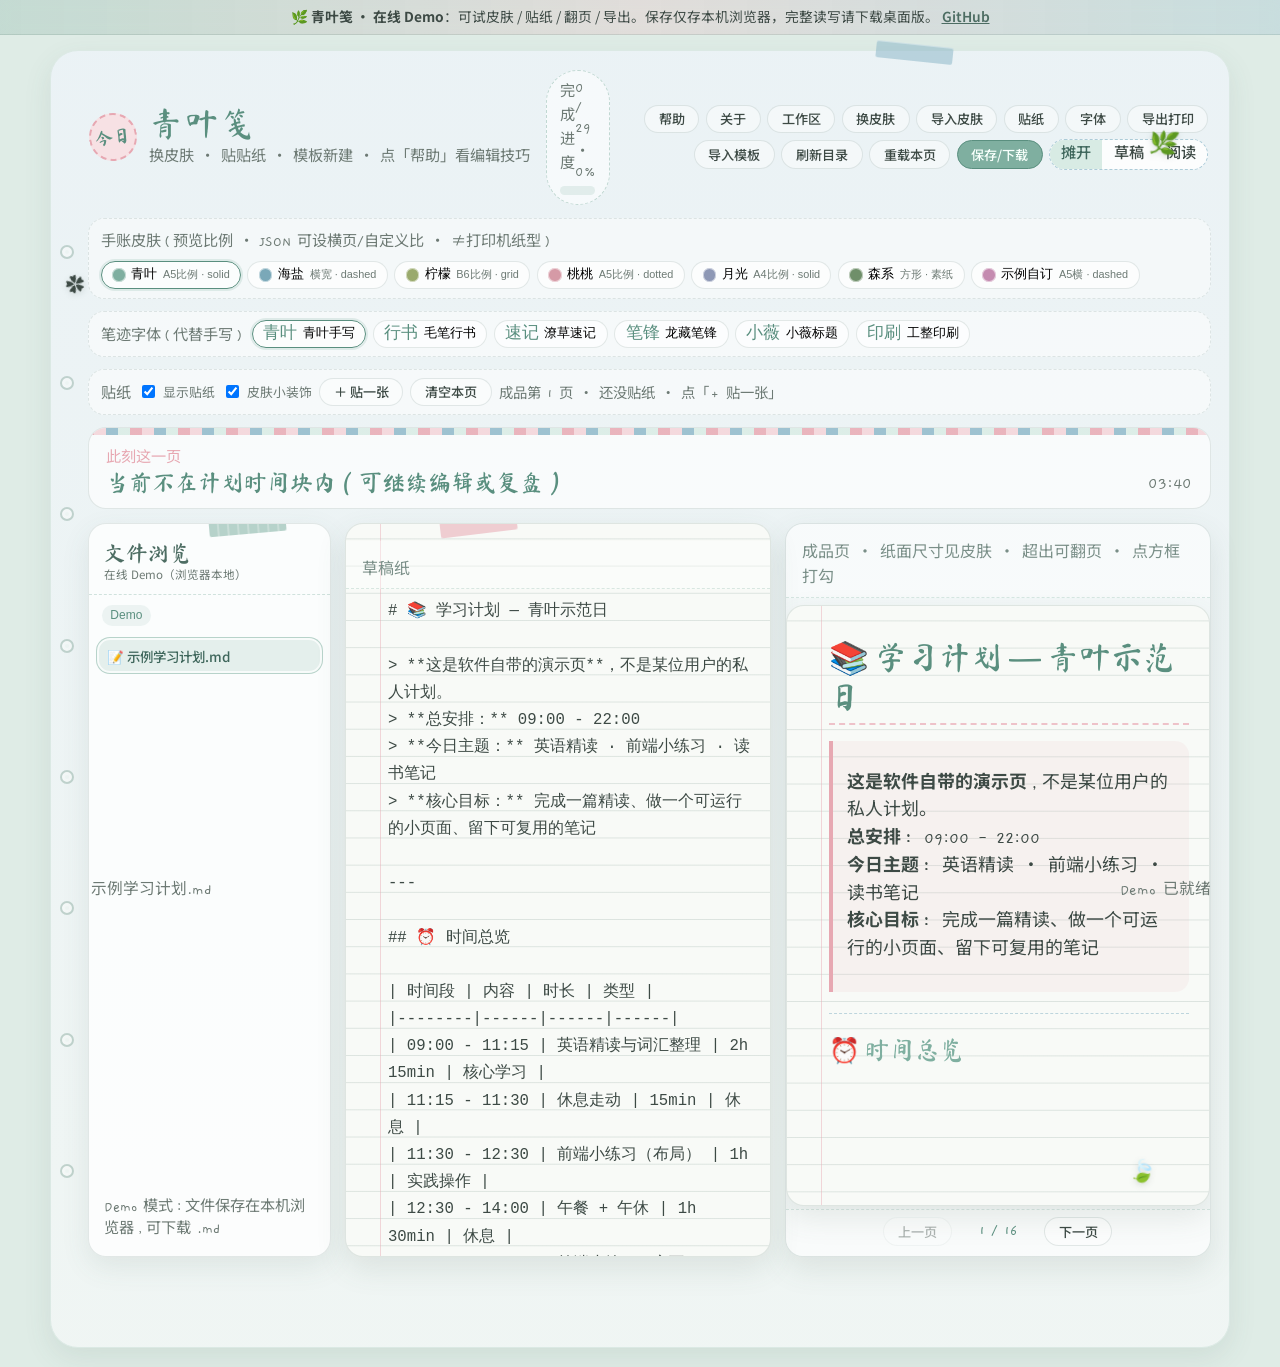
==== commit 0d8078a6: "Release v0.2.0: vector PDF export, skin aspect controls, demo limits. Ship headless Edge/Chrome PDF " ====
--- a/docs/index.html
+++ b/docs/index.html
@@ -1,20 +1,19 @@
 <!DOCTYPE html>
-<html lang="zh-CN" data-demo="1" data-asset-base="./">
+<html lang="zh-CN">
 <head>
   <meta charset="UTF-8" />
   <meta name="viewport" content="width=device-width, initial-scale=1" />
-  <title>青叶笺 · 在线 Demo</title>
+  <title>青叶笺 · 学习计划</title>
   <link rel="preconnect" href="https://fonts.googleapis.com" />
   <link rel="preconnect" href="https://fonts.gstatic.com" crossorigin />
   <link href="https://fonts.googleapis.com/css2?family=Gaegu:wght@400;700&family=Liu+Jian+Mao+Cao&family=Long+Cang&family=Ma+Shan+Zheng&family=Noto+Sans+SC:wght@400;500;700&family=ZCOOL+XiaoWei&family=Zhi+Mang+Xing&display=swap" rel="stylesheet" />
   <link rel="stylesheet" href="styles.css" />
   <script defer src="marked.min.js"></script>
+  <script defer src="html2canvas.min.js"></script>
+  <script defer src="jspdf.umd.min.js"></script>
   <script defer src="app.js"></script>
 </head>
 <body data-theme="qingye">
-  <div class="demo-banner" id="demoBanner" hidden>
-    正在打开在线 Demo…
-  </div>
   <div class="desk" aria-hidden="true">
     <div class="desk-wash"></div>
     <div class="desk-dots"></div>
@@ -70,7 +69,7 @@
     </header>
 
     <section class="theme-rail" id="themeRail" aria-label="手账皮肤">
-      <div class="theme-rail-label">手账皮肤（纸张尺寸作用于预览纸面 · 超出翻页）</div>
+      <div class="theme-rail-label">手账皮肤（预览比例 · JSON 可设横页/自定义比 · ≠打印机纸型）</div>
       <div class="theme-chips" id="themeChips"></div>
     </section>
 
@@ -210,8 +209,8 @@
         <div>
           <h2 class="modal-title">导入皮肤</h2>
           <p class="modal-desc">
-            粘贴皮肤 JSON，或选择 <code>.json</code> 文件。可设计纸张大小、横线、边线、装饰。
-            说明见程序目录 <code>skins/README.txt</code>。
+            粘贴皮肤 JSON，或选择 <code>.json</code> 文件。可设计预览比例、横线、边线、装饰。
+            <code>paper.size</code>（a4/a5…）只表示<strong>预览长宽比</strong>；可用 <code>orientation: "landscape"</code> 横页，或 <code>aspect: "16 / 9"</code> 自定义比（优先）。≠打印机纸型；导出 PDF 按屏幕成品页。说明见 <code>skins/README.txt</code>。
           </p>
         </div>
         <button type="button" class="btn soft" id="btnSkinClose">关闭</button>
@@ -242,11 +241,17 @@
         <button type="button" class="btn soft" id="btnExportClose">关闭</button>
       </div>
       <p class="modal-status" id="exportStatus"></p>
+      <div class="import-row export-quality" role="group" aria-label="PDF 清晰度">
+        <label class="chip-check"><input type="radio" name="pdfQuality" value="vector" checked /> 矢量（推荐，清晰且较小）</label>
+        <label class="chip-check"><input type="radio" name="pdfQuality" value="hd" /> 高清位图</label>
+        <label class="chip-check"><input type="radio" name="pdfQuality" value="standard" /> 标准位图</label>
+      </div>
       <div class="import-row export-actions">
-        <button type="button" class="btn primary" id="btnExportWithStickers">带贴纸导出</button>
-        <button type="button" class="btn soft" id="btnExportPlain">不带贴纸导出</button>
-      </div>
-      <p class="modal-foot">将打开打印页，可「另存为 PDF」或下载 HTML。</p>
+        <button type="button" class="btn primary" id="btnExportWithStickers">下载 PDF · 含贴纸</button>
+        <button type="button" class="btn soft" id="btnExportPlain">下载 PDF · 不含贴纸</button>
+        <button type="button" class="btn soft" id="btnExportOpenPage">打开导出页…</button>
+      </div>
+      <p class="modal-foot">矢量：本机 Edge/Chrome 无头打印；页面尺寸=屏幕成品页（不是皮肤名里的 A4/A5 打印纸）。「打开导出页」仅 HTML / 系统打印。</p>
     </div>
   </dialog>
 
--- a/docs/styles.css
+++ b/docs/styles.css
@@ -925,6 +925,27 @@
   margin-top: 0.5rem;
 }
 
+.export-quality {
+  display: flex;
+  flex-wrap: wrap;
+  gap: 0.65rem 1rem;
+  margin: 0.35rem 0 0.15rem;
+  font-size: 0.92rem;
+  color: var(--ink-soft, #5a6b64);
+}
+
+.export-quality .chip-check {
+  display: inline-flex;
+  align-items: center;
+  gap: 0.35rem;
+  cursor: pointer;
+  user-select: none;
+}
+
+.export-quality .chip-check input {
+  accent-color: var(--sage-deep, #5a8f7f);
+}
+
 .page-sheet {
   flex: 1 1 auto;
   min-height: 0;
@@ -1066,7 +1087,8 @@
   --margin-color: transparent;
 }
 
-/* Paper page size presets — ISO-ish ratios on preview page-stage */
+/* Paper page size presets — ratios set by JS (--page-aspect / --paper-pane-max);
+   CSS fallbacks keep portrait defaults if JS has not run yet. */
 body[data-paper-size="full"] {
   --paper-pane-max: none;
   --page-aspect: auto;
@@ -1115,18 +1137,18 @@
   aspect-ratio: auto;
 }
 
-body[data-paper-size="a5"] .workspace.view-split,
-body[data-paper-size="b6"] .workspace.view-split,
-body[data-paper-size="square"] .workspace.view-split,
-body[data-paper-size="a4"] .workspace.view-split {
+body[data-paper-fixed="1"] .workspace.view-split,
+body[data-paper-fixed="1"] .workspace.view-preview {
   justify-items: center;
 }
 
-body[data-paper-size="a4"] .workspace.view-preview,
-body[data-paper-size="a5"] .workspace.view-preview,
-body[data-paper-size="b6"] .workspace.view-preview,
-body[data-paper-size="square"] .workspace.view-preview {
-  justify-items: center;
+/* Landscape preset pages: give the stage a bit more horizontal room */
+body[data-paper-orient="landscape"][data-paper-fixed="1"] .editor-pane {
+  max-width: min(var(--paper-pane-max), 100%);
+}
+
+body[data-paper-orient="landscape"][data-paper-fixed="1"] .page-stage {
+  width: min(var(--paper-pane-max), 100%);
 }
 
 .pane-label {
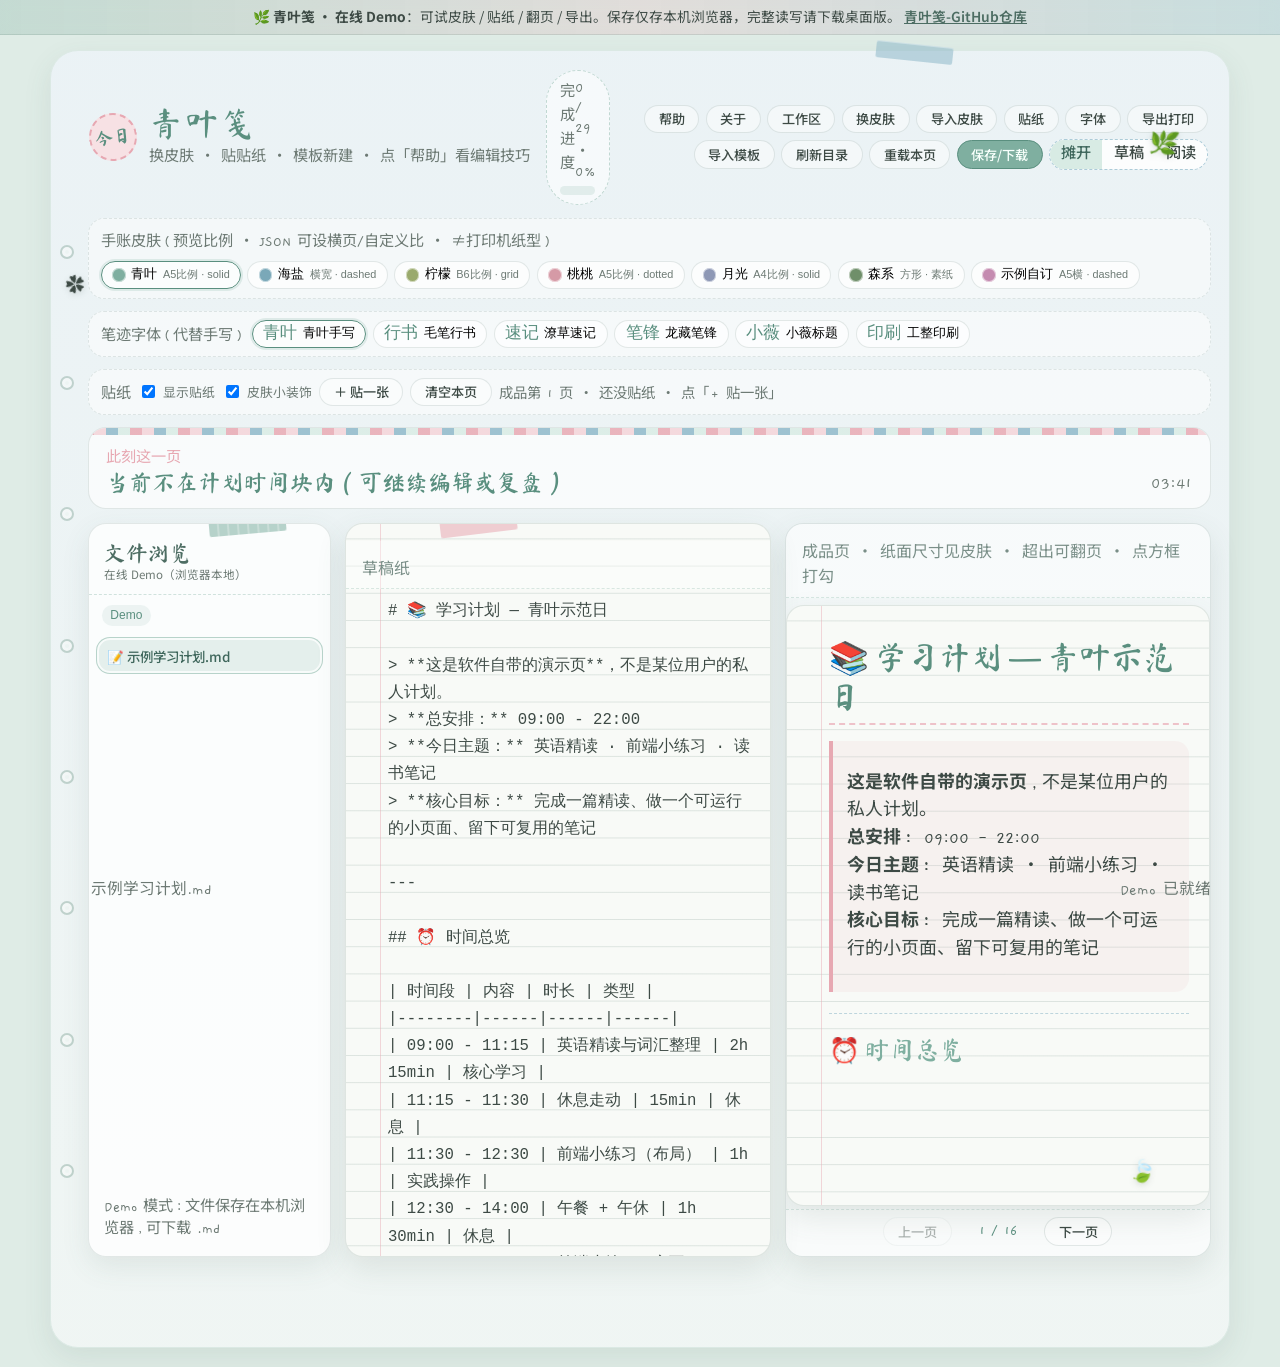
==== commit 7bdd4175: "Fix local server lingering after the editor tab is closed. Add heartbeat plus a short grace shutdown" ====
--- a/docs/index.html
+++ b/docs/index.html
@@ -49,7 +49,7 @@
 
       <div class="actions">
         <button type="button" class="btn soft" id="btnHelp" title="打开编辑技巧帮助">帮助</button>
-        <button type="button" class="btn soft" id="btnQuitApp" title="退出本地程序（关闭后台服务）">退出</button>
+        <button type="button" class="btn soft" id="btnQuitApp" title="退出本地程序（关闭后台服务；关标签页也会自动退出）">退出</button>
         <button type="button" class="btn soft" id="btnWorkspace" title="点选或浏览选择工作区文件夹">工作区</button>
         <button type="button" class="btn soft" id="btnThemes" title="切换手账皮肤（纸张/横线/贴纸）">换皮肤</button>
         <button type="button" class="btn soft" id="btnImportSkin" title="导入自定义皮肤 JSON">导入皮肤</button>
